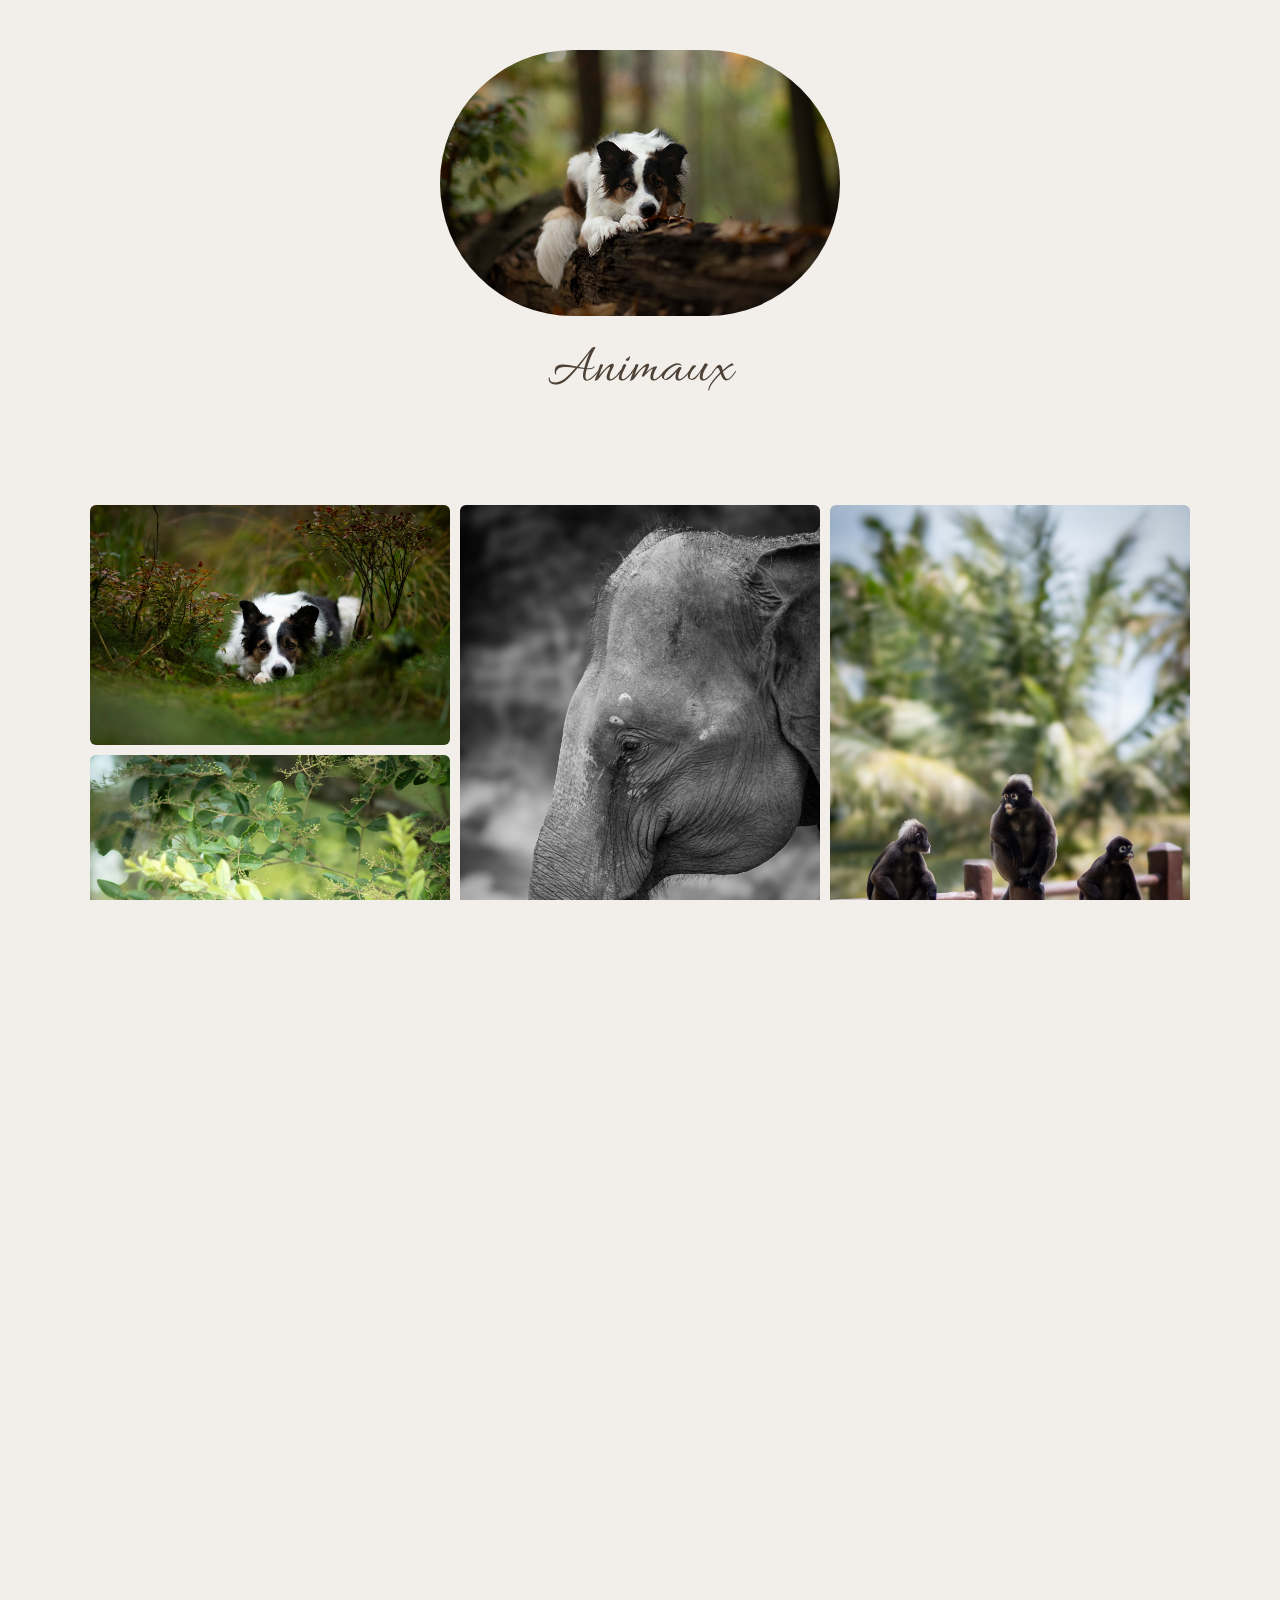
==== animaux.html @ fd204e41 "Add files via upload" ====
<!DOCTYPE html>
<html lang="fr">
<head>
  <meta charset="UTF-8">
  <meta name="viewport" content="width=device-width, initial-scale=1">

  <title>Photographie animalière — Instant Éternel | Chloé Briqué</title>

  <meta name="description" content="Photographie animalière — chiens, chats et animaux de compagnie. Par Chloé Briqué, photographe dans l’Aude.">
  <meta name="author" content="Chloé Briqué">

  <meta property="og:title" content="Photographie animalière — Instant Éternel">
  <meta property="og:description" content="Séances photo animalières dans l’Aude et en Occitanie.">
  <meta property="og:image" content="Images/og-cover.jpg">
  <meta property="og:type" content="website">

  <link rel="icon" href="Images/favicon.png" type="image/png">

  <link rel="preconnect" href="https://fonts.googleapis.com">
  <link rel="preconnect" href="https://fonts.gstatic.com" crossorigin>
  <link href="https://fonts.googleapis.com/css2?family=Allura&family=Inter:wght@400;600&display=swap" rel="stylesheet">

  <link rel="stylesheet" href="style.css">
</head>
<body>

  <main>
    <!-- bulle + titre -->
    <section class="category-header">
      <div class="category-bubble">
        <img src="Images/bulle animalier.jpg" alt="Animaux">
      </div>
      <h1 class="category-title">Animaux</h1>
    </section>

    <!-- galerie animaux -->
    <section class="gallery">
      <img src="Images/portfolio animalier (1).jpg" alt="Photographie animalière — photo 1" width="1400" height="933" loading="lazy" decoding="async">
      <img src="Images/portfolio animalier (2).jpg" alt="Photographie animalière — photo 2" width="1400" height="2100" loading="lazy" decoding="async">
      <img src="Images/portfolio animalier (3).jpg" alt="Photographie animalière — photo 3" width="1400" height="933" loading="lazy" decoding="async">
      <img src="Images/portfolio animalier (4).jpg" alt="Photographie animalière — photo 4" width="1400" height="933" loading="lazy" decoding="async">
      <img src="Images/portfolio animalier (5).jpg" alt="Photographie animalière — photo 5" width="1400" height="2100" loading="lazy" decoding="async">
      <img src="Images/portfolio animalier (6).jpg" alt="Photographie animalière — photo 6" width="1400" height="2100" loading="lazy" decoding="async">
      <img src="Images/portfolio animalier (7).jpg" alt="Photographie animalière — photo 7" width="1400" height="2100" loading="lazy" decoding="async">
      <img src="Images/portfolio animalier (8).jpg" alt="Photographie animalière — photo 8" width="1400" height="2100" loading="lazy" decoding="async">
      <img src="Images/portfolio animalier (9).jpg" alt="Photographie animalière — photo 9" width="1400" height="933" loading="lazy" decoding="async">
      <img src="Images/portfolio animalier (10).jpg" alt="Photographie animalière — photo 10" width="1400" height="2100" loading="lazy" decoding="async">
      <img src="Images/portfolio animalier (11).jpg" alt="Photographie animalière — photo 11" width="1400" height="2100" loading="lazy" decoding="async">
      <img src="Images/portfolio animalier (12).jpg" alt="Photographie animalière — photo 12" width="1400" height="2100" loading="lazy" decoding="async">
      <img src="Images/portfolio animalier (13).jpg" alt="Photographie animalière — photo 13" width="1400" height="933" loading="lazy" decoding="async">
    </section>
  </main>

  <script src="script.js" defer></script>
</body>
</html>
---- style.css ----
:root{
  --bg:#F2EFEB;
  --text:#2b2b2b;
  --muted:#4a4a4a;
  --line:#cfc7bd;
  --maxw:1100px;
}
*{box-sizing:border-box}
html,body{height:100%}
body{
  margin:0;
  background:var(--bg);
  color:var(--text);
  font-family:Inter, system-ui, -apple-system, Segoe UI, Roboto, Helvetica, Arial, sans-serif;
}
img{max-width:100%;display:block}

/* --- Header (accueil) --- */
.site-header{
  padding:46px 0 24px;
}

/* ligne du haut : Portfolio / Tarifs    Contact / Avis */
.nav-top{
  width:min(92%, var(--maxw));
  margin:0 auto;
  display:flex;
  justify-content:center;
  gap:500px;
}

/* groupes gauche et droit (Portfolio–Tarifs, Contact–Avis) */
.nav-left,
.nav-right{
  display:flex;
  gap:200px;
}

.nav-left a,
.nav-right a{
  font-family:"Allura", cursive;
  font-size:34px;
  font-weight:400;
  color:var(--text);
  text-decoration:none;
}

/* logo centré en dessous */
.logo-row{
  width: auto;
  display: flex;
  justify-content: center;
  margin-top: 18px;
  margin-bottom: 12px;
}

.logo img{
  height: 285px;
  width: auto;
  aspect-ratio: 1 / 1;
}

/* --- Hero (texte sous le logo) --- */
.hero{
  width:min(92%, var(--maxw));
  margin:34px auto 64px;
  text-align:center;
}

/* Titre : Chloé Briqué, photographe polyvalente. */
.hero-title{
  font-family:"Allura", cursive;
  font-size:38px;
  font-weight:500;
  margin:10px 0 8px;
}

/* Sous-phrase : Je suis ici, pour rendre vos instants éternel ! */
.hero-sub{
  font-family:"Allura", cursive;
  font-size:38px;
  font-weight:400;
  margin:0 0 94px;
}

/* --- Carrousel accueil (final + petit arrondi) --- */
.triptych{
  position:relative;
  width:100%;
  margin:0 0 140px;
  padding:0;
}

.arrow{
  position:absolute;
  top:50%;
  transform:translateY(-50%);
  background:rgba(242,239,235,0.9);
  border-radius:999px;
  border:1px solid #bab0a4;
  cursor:pointer;
  padding:10px 14px;
  color:#5a5a5a;
  z-index:5;
  display:flex;
  align-items:center;
  justify-content:center;
}
#prev{left:1.5vw;}
#next{right:1.5vw;}
.arrow svg{display:block;}
.arrow:hover{color:#222;border-color:#8b7d6d;}

/* Viewport plein écran */
.strip{
  --gap: clamp(5px, 0.9vw, 11px);
  --cardW: clamp(320px, 36vw, 560px);
  --radius: 8px;

  width: calc(100vw + 40px);              /* 👈 un poil plus large */
  margin-left: calc(50% - 50vw - 20px);  /* 👈 recentrage */
  margin-right: calc(50% - 50vw - 20px);
  overflow:hidden;
}

/* Track centré */
.track{
  display:flex;
  align-items:center;
  gap: var(--gap);

  padding-left: calc(50% - (var(--cardW) / 2));
  padding-right: calc(50% - (var(--cardW) / 2));

  will-change: transform;
  transform: translateX(0);
}

/* Cartes */
.slide{
  width: var(--cardW);
  aspect-ratio: 4 / 3;
  overflow:hidden;
  border-radius: var(--radius);
  background: transparent;
  box-shadow:none;
  flex: 0 0 auto;
}

/* Images : fidélité (aucun effet) */
.slide img{
  width:100%;
  height:100%;
  object-fit: cover;
  object-position: center;
  display:block;

  filter:none;
  opacity:1;
  transform:none;
}

/* Centre : léger repère sans toucher la photo */
.slide.is-center{
  outline: 1px solid rgba(186,176,164,.6);
  outline-offset: 0;
}

@media (prefers-reduced-motion: reduce){
  .track{ transition:none !important; }
}
/* Évite que le carrousel "pop" (réserve la place avant chargement) */
.triptych{
  min-height: 420px; /* ajuste si besoin: 380–480 */
}

/* --- À propos --- */
.about{
  width:min(92%, var(--maxw));
  margin:0 auto;
  padding:52px 0 110px;
  text-align:center;
}

/* Titre A PROPOS DE MOI */
.about-title{
  font-family:"Allura", cursive;
  font-size:44px;
  font-weight:500;
  margin:0 0 40px;
}

.about-portrait{
  width:170px;
  height:170px;
  border-radius:50%;
  object-fit:cover;
  object-position:50% 15%;
  margin:50px auto;

  /* rendu propre */
  image-rendering: auto;
  transform: translateZ(0);
}

/* Moi, c’est Chloé ! */
.about-lead{
  font-family:"Allura", cursive;
  font-size:30px;
  font-weight:400;
  margin:50px 0 50px;
}

/* Texte long */
.about-text{
  font-family:"Allura", cursive;
  font-size:26px;
  font-weight:400;
  max-width:900px;
  margin:0 auto;
  line-height:1.8;
}
.about-text p{
  margin:0 0 22px;
}

/* --- Footer accueil --- */
.site-footer{
  padding:16px 0 26px;
}
.rule-wrap{
  display:flex;
  justify-content:center;
  margin:10px 0 16px;
}
.footer-rule{
  width:90%;
  border:none;
  border-top:2px solid #4d4135;
}
.footer-cta{
  width:min(92%, var(--maxw));
  margin:0 auto;
  display:grid;
  grid-template-columns:1fr 1fr 1fr;
  align-items:center;
  gap:12px;
  text-align:center;
}
.footer-link{
  display:inline-flex;
  align-items:center;
  gap:8px;
  color:var(--text);
  text-decoration:none;
  font-family:"Allura", cursive;
  font-size:22px;
}
.footer-link.left{justify-self:start;}
.footer-link.center{justify-self:center;}
.footer-link.right{justify-self:end;}
.footer-link .icon{
  display:block;
  transform:translateY(-3px);
}
.footer-link .icon.fb{
  transform:translateY(-4px);
}

/* --- Responsive accueil --- */
@media (max-width:900px){
  .nav-top{gap:90px;}
  .nav-left,.nav-right{gap:34px;}
  .logo img{height:220px;}
  .strip{gap:20px;}
  .strip img{max-height:240px;}
  .strip img.center{max-height:300px;}
  .about-text{font-size:24px;}
}
@media (max-width:640px){
  .nav-top{
    flex-direction:column;
    align-items:center;
    gap:8px;
  }
  .triptych{padding:0 12px;}
  #prev{left:8px;}
  #next{right:8px;}
  .footer-cta{
    grid-template-columns:1fr;
    gap:8px;
  }
  .footer-link.left,
  .footer-link.center,
  .footer-link.right{
    justify-self:center;
  }
}

/* Empêche le scroll horizontal */
html, body {
  overflow-x: hidden;
}

/* Assure que les sections et images ne débordent pas */
* {
  box-sizing: border-box;
}

/* ========== Page Portfolio (3 bulles) ========== */

/* La page Portfolio tient sur un seul écran, contenu centré */
.portfolio-page{
  width:min(92%, var(--maxw));
  margin:0 auto;
  padding:0;
  min-height:100vh;
  display:flex;
  flex-direction:column;
  justify-content:center;
}

/* Titre Portfolio + trait du haut */
.portfolio-header{
  text-align:center;
  margin:24px 0 10px;
}

.portfolio-title{
  font-family:"Allura", cursive;
  font-size:55px;
  font-weight:400;
  margin:0 0 -5px;
}

/* Traits du portfolio : 90% de la largeur de l’ÉCRAN, centrés */
.portfolio-separator{
  border:none;
  border-top:2px solid #4d4135;
  width:90vw;
  margin-left:calc(50% - 45vw);
  margin-right:0;
}

/* Trait du bas */
.portfolio-separator-bottom{
  border:none;
  border-top:2px solid #4d4135;
  width:90vw;
  margin-left:calc(50% - 45vw);
  margin-right:0;
  margin-top:10px;
  margin-bottom:45px;
}

/* grille des 3 bulles */
.portfolio-grid{
  margin:10px auto 0;
  display:grid;
  grid-template-columns:repeat(2, minmax(160px, 1fr));
  gap:28px 150px;
  justify-items:center;
}

/* lien image + texte */
.portfolio-bubble{
  text-decoration:none;
  color:var(--text);
  text-align:center;
}

/* bulles */
.bubble-image{
  width:305px;
  max-width:100%;
  border-radius:999px;
  overflow:hidden;
}

.bubble-image img{
  width:100%;
  height:auto;
  display:block;
  transition:transform .25s ease, box-shadow .25s ease;
}

/* bulle PRODUITS format paysage */
.portfolio-bubble.product .bubble-image img{
  width:100%;
  height:220px;
  object-fit:cover;
}

/* texte sous les bulles */
.portfolio-bubble span{
  font-family:"Allura", cursive;
  font-size:30px;
  display:block;
  margin-top:12px;
}

.portfolio-bubble:hover .bubble-image img{
  transform:scale(1.03);
  box-shadow:0 10px 24px rgba(0,0,0,.15);
}

/* centrer la bulle du bas */
.portfolio-bubble:last-child{
  grid-column:1 / -1;
}

/* ========== Pages de catégories (Portrait / Animaux / Produits) ========== */

.category-header{
  width:min(92%, var(--maxw));
  margin:0 auto 40px;
  text-align:center;
}

.category-bubble{
  width:400px;
  max-width:100%;
  margin:50px auto 20px;
  border-radius:999px;
  overflow:hidden;
}

.category-bubble img{
  width:100%;
  height:auto;
  display:block;
}

.category-title{
  font-family:"Allura", cursive;
  font-size:55px;
  font-weight:400;
  margin:0 0 100px;
}

/* grille type masonry (mur de photos) */
.gallery{
  width:min(92%, var(--maxw));
  margin:0 auto 60px;
  column-count:3;
  column-gap:10px;
  padding-bottom:120px;
}

/* chaque image remplit sa colonne */
.gallery img{
  width:100%;
  height:auto;
  display:block;
  border-radius:6px;
  margin-bottom:10px;
  break-inside:avoid;
}

/* ===== Apparition progressive des photos (portfolio) ===== */
.gallery img{
  opacity: 0;
  transform: translateY(14px);
  transition:
    opacity .65s ease,
    transform .65s ease;
  will-change: opacity, transform;
}

/* quand l'image devient visible */
.gallery img.is-visible{
  opacity: 1;
  transform: translateY(0);
}

/* accessibilité */
@media (prefers-reduced-motion: reduce){
  .gallery img{
    opacity: 1;
    transform: none;
    transition: none;
  }
}

/* ========== PAGE TARIFS (slider) ========== */

.tarif-page{
  min-height:100vh;
  display:flex;
  align-items:center;
  justify-content:center;
}

/* Conteneur central */
.tarif-wrapper{
  position:relative;
  width:100%;
  max-width:1050px;
  margin:0 auto;
  padding:10px 40px 20px;
}

/* Slides (portrait / animalier / produits) */
.tarif-slides{
  position:relative;
}
.tarif-slide{
  display:none;
}
.tarif-slide.active{
  display:block;
}

/* Carte centrale */
.tarif-card{
  text-align:center;
}

/* ===== Logo + titres ===== */

.tarif-logo{
  height:165px;                 /* logo bien visible */
  margin:0 auto 6px;
  display:block;
  transform:translateX(6px);    /* léger décalage à droite pour compenser l’appareil photo */
}

.tarif-header{
  margin-bottom:18px;
}

.tarif-title{
  font-family:"Allura", cursive;
  font-size:44px;
  font-weight:400;
  margin:0 0 4px;
}

.tarif-sub{
  font-family:"Allura", cursive;
  font-size:32px;
  font-weight:400;
  margin:0 0 18px;
}

/* ===== Tableau des tarifs – OPTION C (bloc texte + prix + petite ligne) ===== */

.tarif-table{
  max-width:800px;              /* un bloc assez étroit → plus lisible */
  margin:0 auto 45px;
  display:flex;
  flex-direction:column;
}

.tarif-row{
  background:rgba(242,239,235,0.9); /* 👈 plus contrasté */
  border-radius:20px;
  padding:18px 20px;
  margin-bottom:16px; /* 👈 plus d’espace entre les bulles */

  display:flex;
  justify-content:space-between;
  align-items:center;

  box-shadow:
    0 8px 18px rgba(0,0,0,0.08),
    inset 0 0 0 1px rgba(0,0,0,0.04);
}

/* bloc gauche (titre + description) */
.tarif-left{
  display:flex;
  flex-direction:column;
  text-align:left;
}

.tarif-left span:first-child{
  font-weight:600;
  font-size:18px;
}

.tarif-left span:last-child{
  font-size:14px;
  opacity:0.7;
  margin-top:4px;
}

.tarif-price{
  font-weight:600;
  font-size:18px;
}

/* Pas de ligne après la dernière séance */
.tarif-row:last-child::after{
  display:none;
}

/* ===== Suppléments & détails ===== */

.tarif-extra{
  max-width:780px;
  margin:14px auto 10px;
}

.tarif-extra h2{
  font-family:"Allura", cursive;
  font-size:32px;
  font-weight:400;
  margin:30px 0 16px;

  display:flex;
  align-items:center;
  justify-content:center;
  gap:12px;
}

.tarif-extra h2::before,
.tarif-extra h2::after{
  content:"";
  flex:0 0 50px;
  height:2px;
  background:#4d4135;
  max-width:80px;
}

.tarif-extra ul{
  list-style:none;
  padding:0;
  margin:0;
  font-family:Inter, system-ui, -apple-system, Segoe UI, Roboto, sans-serif;
  font-size:20px;
  line-height:1.7;
}

.tarif-extra li{
  margin:0;
}

/* Ligne + phrase du bas */

.tarif-separator{
  width:58%;
  max-width:780px;
  margin:35px auto 8px;
  border:none;
  border-top:2px solid #4d4135;
}

.tarif-note{
  font-family:Inter, system-ui, -apple-system, Segoe UI, Roboto, sans-serif;
  font-size:15px;
  margin:0 auto 14px;
}

/* ===== Flèches (comme le carrousel d’accueil, mais pour le slider de tarifs) ===== */

.tarif-arrow{
  position:fixed;                       /* collée au bord de l’écran */
  top:50%;
  transform:translateY(-50%);
  background:rgba(242,239,235,0.9);
  border-radius:999px;
  border:1px solid #bab0a4;
  cursor:pointer;
  padding:10px 14px;
  color:#5a5a5a;
  font-size:26px;
  line-height:1;
  z-index:10;
}

.tarif-arrow.left{
  left:2.5vw;
}
.tarif-arrow.right{
  right:2.5vw;
}

.tarif-arrow:hover{
  color:#222;
  border-color:#8b7d6d;
}

/* Un tout petit ajustement pour les écrans plus petits */
@media (max-width:900px){
  .tarif-table{
    max-width:100%;
  }
}
@media (max-width:640px){
  .tarif-row{
    grid-template-columns:1fr;
    grid-template-rows:auto auto auto;
    grid-template-areas:
      "title"
      "desc"
      "price";
    row-gap:2px;
  }
  .tarif-row span:nth-child(3){
    text-align:left;
    margin-top:2px;
  }
}

/* ========== CONCTACT VARIABLES ========== */
:root{
  --bg:#f8f5f2;
  --text:#4d4135;
}

/* ========== RESET ========== */
*{
  margin:0;
  padding:0;
  box-sizing:border-box;
}

body{
  background:var(--bg);
  font-family:"Inter", sans-serif;
}

/* ========== PAGE ========== */
.contact-page{
  height:100vh;
  overflow:hidden;
}

/* ========== CONTAINER ========== */
.contact-container{
  width:1200px;
  height:100vh;

  margin-left:40px; /* + à gauche */

  display:grid;
  grid-template-columns: 380px 80px 1fr;

  align-items:start;
  padding-top:20px; /* + haut */
}

/* ========== GAUCHE ========== */
.contact-left{
  display:flex;
  flex-direction:column;
}

/* TITRE */
.contact-title{
  font-family:"Allura", cursive;
  font-size:65px;
  font-weight:400;
  margin-top: -65px;
}

/* TRAIT */
.contact-underline{
  width:175px;
  height:2px;
  background:var(--text);
  margin-top:-15px;
}

/* INFOS */
.contact-infos{
  margin-top:-325px; /* remonte */
  display:flex;
  flex-direction:column;
  gap:65px;
}

/* TEXTES */
.contact-label{
  font-family:"Allura", cursive;
  font-size:34px;
  line-height: 0.7;
}

.contact-text{
  font-family:"Allura", cursive;
  font-size:22px;
  margin-top:4px;
  opacity:0.8;
}

/* ========== TRAITS ========== */
.contact-separator{
  position:relative;
  height:100%;
}

.contact-separator .line{
  position:absolute;
  top:55%; /* remonte */
  width:2px;
  height:65%;
  background:var(--text);
}

/* ligne 1 */
.contact-separator .line-a{
  left:30px;
}

/* ligne 2 (décalage léger) */
.contact-separator .line-b{
  left:47px;
  top:43%; /* léger décalage */
}

/* ========== DROITE ========== */
.contact-right{
  display:flex;
  align-items:flex-start;
}

/* FORMULAIRE */
.contact-form-wrap{
  width:100%;
  max-width:650px;
  height:75vh;

  margin-left:20px; /* + à droite */
  margin-top:20px;  /* remonte */

  position:relative;
}

/* ===== TYPEFORM FIX CLEAN ===== */

.tf-widget{
  width:150%;   /* ← important */
  height:100%;
}

/* iframe */
.tf-widget iframe{
  width:100% !important;
  height:100% !important;
  border:0 !important;

  background:var(--bg) !important;

  filter:brightness(1.03) contrast(0.97); /* adoucit le gris */
}

/* covers propres */
.tf-cover-top,
.tf-cover-bottom{
  position:absolute;
  left:0;
  width:100%;
  background:var(--bg);
  z-index:2;
  pointer-events:none;
}

/* ajustement précis */
.tf-cover-top{
  top:0;
  height:60px;
  width: 1000px;
  margin-left: -5px;
}

.tf-cover-bottom{
  bottom:0;
  width: 1000px;
  height:75px;
  margin-left: -5px;
}

:root{
  --bg:#F2EFEB; /* un chouïa plus chaud */
}

/* 🔥 ANTI GRIS (IMPORTANT) */
.contact-right iframe{
  filter:brightness(1.02) contrast(0.98);
}

/* ========== RESPONSIVE ========== */
@media (max-width:1000px){

  .contact-container{
    grid-template-columns:1fr;
    padding:20px;
    gap:40px;
    height:auto;
  }

  .contact-separator{
    display:none;
  }

  .contact-left{
    align-items:center;
    text-align:center;
  }

  .contact-infos{
    margin-top:40px;
    gap:30px;
  }

  .contact-form-wrap{
    margin-left:0;
    margin-top:20px;
    height:60vh;
  }
}

/* ========== PAGE AVIS ========== */

.avis-body{
  background: var(--bg, #f3eee7);
  overflow: auto; /* la page peut scroller */
}

.avis-page{
  width: min(92%, 1200px);
  margin: 0 auto;
  padding: 28px 0 60px;
}

/* --- TITRE centré --- */
.avis-header{
  display:flex;
  flex-direction:column;
  align-items:center;
  justify-content:center;
  margin-top: 20px;
  margin-bottom: 40px; /* + d'espace entre Avis et formulaire */
}

.avis-title{
  font-family:"Allura", cursive;
  font-size:55px;       /* comme tes autres titres */
  font-weight:400;
  margin:0;
  line-height:1;
  text-align:center;
  color:#4d4135;
}

.avis-underline{
  width: 113px;        /* plus court */
  height: 1.9px !important; 
  background:#4d4135;
  margin-top: -7px;   /* plus proche du mot */
  border-radius:2px;
}

/* --- FORMULAIRE --- */
.avis-form-zone{
  display:flex;
  justify-content:center;
  margin: 0 0 80px;   /* beaucoup + d'espace avant "Précédents avis" */
}

.avis-typeform-wrap{
  width: min(900px, 100%);
}

/* Typeform: on laisse auto-resize gérer la hauteur (pas de scroll interne) */
.avis-typeform{
  width: 100%;
  min-height: 520px; /* base */
}

/* ========== MASQUES TYPEFORM (haut + bas) ========== */
.avis-typeform-wrap{
  position: relative;
  overflow: hidden; /* important : coupe proprement ce qui dépasse */
}

/* Masque du haut */
.avis-typeform-wrap::before{
  content:"";
  position:absolute;
  top: 0;
  left: 0;
  width: 100%;
  height: 35px;                 /* ajuste (ex: 16 → 40) */
  background: var(--bg, #f3eee7);
  z-index: 9999;
  pointer-events:none;
}

/* Masque du bas (cache badge + bas du widget) */
.avis-typeform-wrap::after{
  content:"";
  position:absolute;
  bottom: 0;
  left: 0;
  width: 100%;
  height: 64px;                 /* ajuste (ex: 40 → 90) */
  background: var(--bg, #f3eee7);
  z-index: 9999;
  pointer-events:none;
}

/* L'iframe doit rester sous les masques */
.avis-typeform-wrap iframe{
  position: relative;
  z-index: 1 !important;
  border: 0 !important;
  background: transparent !important;
}

/* IMPORTANT: on force le widget à ne pas être grisé */
.avis-form-zone,
.avis-form-zone *{
  opacity: 1 !important;
  filter: none !important;
}

/* Cache badge Typeform (Avis) */
.avis-form-zone{
  position:relative;
}

/* Bloc cache */
.avis-form-zone::after{
  content:"";
  position:absolute;
  bottom:18px;          /* ajuste si besoin */
  right:12px;           /* ajuste si besoin */
  width:170px;
  height:38px;
  background:var(--bg); /* EXACT même couleur que le fond */
  z-index:5;
  pointer-events:none;  /* ne bloque pas le formulaire */
}

.typeform-embed iframe{
  position:relative;
  z-index:1;
}

/* --- PRECEDENTS AVIS --- */
.avis-prev-zone{
  margin-top: -25px; /* encore de l’air au-dessus */
  margin-bottom: 25px;
  padding-bottom: 30px;
}

.avis-prev-title{
  font-family:"Allura", cursive;
  font-size:55px;
  font-weight:400;
  margin: 0 0 34px;   /* un chouïa + d'espace avant les bulles */
  text-align:center;
  color:#4d4135;
}

/* liste */
.avis-list{
  display:flex;
  flex-direction:column;
  gap: 22px;
  align-items:center;
}

.avis-loading{
  font-family:"Allura", cursive;
  font-size:26px;
  opacity:0.7;
}

/* --- BULLES (carrées arrondies) --- */
.avis-bubble{
  width: min(900px, 100%);
  background: rgba(0,0,0,0.045);            /* moins foncé */
  border: 2px dashed rgba(77,65,53,0.28);   /* contour plus léger */
  border-radius: 38px;
  padding: 16px 22px;                       /* un poil moins d'air */
}

/* Ligne Prénom — séance : pas gras, moins foncé */
.avis-bubble-head{
  font-family:"Allura", cursive;
  font-size:34px;      /* un peu moins gros */
  font-weight:500;     /* pas gras */
  color:#4d4135;
  opacity:100;        /* plus doux */
  margin:0 0 8px;
  text-align:left;
}

/* Commentaire */
.avis-bubble-text{
  font-family:"Allura", cursive;
  font-size:26px;
  color:#4d4135;
  opacity:0.85;
  margin:0;

  /* si c'est long : joli */
  text-align: justify;
  text-justify: inter-word;
  overflow-wrap: anywhere; /* évite les mots qui cassent la mise en page */
}

/* petit espace en dessous de la dernière bulle */
.avis-prev-zone::after{
  content:"";
  display:block;
  height: 30px;
}

/* --- RESPONSIVE --- */
@media (max-width: 980px){
  .avis-page{ padding: 18px 0 40px; }

  .avis-title,
  .avis-prev-title{ font-size:48px; }

  .avis-underline{ width: 160px; }

  .avis-bubble{ padding: 16px 18px; border-radius: 30px; }
  .avis-bubble-head{ font-size:28px; }
  .avis-bubble-text{ font-size:24px; }
}

/* ================= Perf (sans impact visuel) ================= */

/* Le navigateur peut ignorer le rendu des sections hors-écran,
   ce qui réduit les lags sur pages longues (portfolio). */
.about,
.site-footer,
.gallery,
.portfolio-page,
.tarifs-page {
  content-visibility: auto;
  contain-intrinsic-size: 900px;
}

/* Optimise les anims du carrousel (sans changer le rendu) */
.triptych .track {
  will-change: transform;
  transform: translate3d(0,0,0);
}

/* Sécurise le rendu images */
img { max-width: 100%; height: auto; }

/* Scroll invisible mais fonctionnel */
body {
  -ms-overflow-style: none;
  scrollbar-width: none;
}

body::-webkit-scrollbar {
  display: none;
}

/* =========================
   HAMBURGER GLOBAL
========================= */

.hamburger {
  display: none;
}

.mobile-menu {
  display: none;
}

/* =========================
   MOBILE ONLY
========================= */

@media (max-width: 768px) {

  /* HAMBURGER */
  .hamburger {
    display: flex;
    position: fixed;
    top: 25px;
    left: 25px;
    width: 21px;
    height: 14px;
    flex-direction: column;
    justify-content: space-between;
    cursor: pointer;
    z-index: 9999;
  }

  .hamburger span {
    height: 1.6px;
    width: 100%;
    background-color: #2b2b2b;
    border-radius: 2px;
    display: block;
  }

  /* MENU */
  .mobile-menu {
    display: flex;
    position: fixed;
    inset: 0;

    background: rgba(242,239,235,0.9);
    backdrop-filter: blur(5px);

    align-items: center;
    justify-content: center;

    opacity: 0;
    pointer-events: none;
    transition: 0.3s;

    z-index: 9998;
  }

  .mobile-menu nav {
    display: flex;
    flex-direction: column;
    gap: 30px;
    text-align: center;
  }

  .mobile-menu a {
    font-family: 'Allura', cursive;
    font-size: 38px;
    color: #2b2b2b;
    text-decoration: none;
  }

  .mobile-menu.active {
    opacity: 1;
    pointer-events: auto;
  }
}

@media (max-width: 768px) {

  .nav-top {
    display: none;
  }

  .mobile-menu {
  position: fixed;
  inset: 0;
  z-index: 999999; /* ← TRÈS ÉLEVÉ */
}

.hamburger {
  position: fixed;
  z-index: 1000000; /* encore au-dessus */
}

iframe {
  position: relative;
  z-index: 1 !important;
}

.hamburger span {
  transform: translateZ(0);
  backface-visibility: hidden;
}
}

@media (max-width: 768px) {

  .hero-title {
    font-size: 1.65em;
  }

  .hero-sub {
    font-size: 1.65em;
  }

  .about-title {
    font-size: 1.65em;
  }

  .about-lead {
    font-size: 1.65em;
  }

  .about-text {
    font-size: 1.50em;
  }

}

@media (max-width: 768px) {

  .triptych {
    position: relative;
    display: flex;
    align-items: center; /* ← centre vertical */
    justify-content: center;
  }

  .strip {
    display: flex;
    align-items: center;
  }

  .track img {
    height: auto;
    max-height: 60vh; /* ← réduit un peu la hauteur */
    object-fit: cover;
  }

  .arrow {
    position: absolute;
    top: 50%;
    transform: translateY(-50%);
  }

}

@media (max-width: 768px) {

  .footer-cta {
    display: flex;
    flex-direction: row;
    justify-content: space-between;
    align-items: center;
    gap: 10px;
    flex-wrap: nowrap;
    padding: 0 10px;
  }

  .footer-link {
    font-size: 13px;
    display: flex;
    align-items: center;
    gap: 5px;
  }

  .footer-link span {
    white-space: nowrap;
  }

  .footer-cta {
  font-size: 0.9em;
}
}

@media (max-width: 768px) {

  .track img {
    width: 100%;
    height: 100%;
    object-fit: cover; /* ← REMPLIT le bloc */
  }

  .strip {
    height: 250px; /* ajuste selon ton rendu */
  }

}

@media (max-width: 768px) {

  .triptych {
    margin-top: -80px; /* réduit */
  }

  .hero {
    margin-bottom: -30px;
  }

}

@media (max-width: 768px) {

  .about {
    padding: 20px;
  }

  .about-text {
    line-height: 1.6;
    margin-top: 40px;
  }

  .about-lead {
    margin-bottom: 10px;
  }
  .about-text p {
  margin-bottom: 40px;
}
}

@media (max-width: 768px) {

  .footer-cta {
    display: flex;
    justify-content: center; /* ← CENTRE */
    align-items: center;
    gap: 20px;
    text-align: center;
  }

  .footer-link {
    display: flex;
    align-items: center;
    gap: 5px;
  }

  .footer-link {
  flex: none;
}

.footer-rule {
  margin-top: 35px;
}
}


@media (max-width: 768px) {

  .portfolio-grid {
    display: flex;
    flex-direction: column;
    align-items: center;
    gap: 30px;
  }

}

@media (max-width: 768px) {

  .portfolio-bubble {
    width: 80%;
    max-width: 300px;
  }

  .bubble-image {
    width: 100%;
  }

  .bubble-image img {
    width: 100%;
    height: auto; /* ← TRÈS IMPORTANT */
    object-fit: cover;
  }

}

@media (max-width: 768px) {

  .portfolio-bubble span {
    margin-top: 10px;
    font-size: 25px;
  }

}

@media (max-width: 768px) {

  .portfolio-page {
    text-align: center;
    padding: 20px 10px;
  }

}

@media (max-width: 768px) {

  .gallery {
    column-count: 2; /* ← 2 colonnes */
    column-gap: 9px;
    padding: 0 10px;
  }

  .gallery img {
    width: 100%;
    margin-bottom: 9px;
    display: block;
    break-inside: avoid; /* ← IMPORTANT */
    border-radius: 8px; /* optionnel si tu en as déjà */
  }

}

@media (max-width: 768px) {

  .category-header {
    display: flex;
    flex-direction: column;
    align-items: center; /* ← CENTRE */
    justify-content: center;
    text-align: center;
    margin-bottom: 20px;
  }

}

@media (max-width: 768px) {

  .category-bubble {
    width: 260px;
    height: auto;
    overflow: hidden;
  }

  .category-bubble img {
    width: 100%;
    height: auto;
    object-fit: cover;
    display: block;
  }

}

@media (max-width: 768px) {

  .category-title {
    font-size: 35px;
    margin-top: -7px;
    margin-bottom: 45px;
  }

}

@media (max-width: 768px) {

  /* ===== GLOBAL ===== */
  .tarif-page{
  min-height:100vh;
  display:flex;
  justify-content:center;
  align-items:flex-start; /* ← IMPORTANT */
  padding-top: 40px; /* ajuste si besoin */
}

  .tarif-wrapper{
    padding: 0 15px;
  }

  /* ===== LOGO ===== */
  .tarif-logo{
    height: 170px;
    margin-top: 20px;
    margin-bottom: 10px;
  }

  /* ===== TITRES ===== */
  .tarif-title{
    font-size: 35px;
    margin-bottom: 2px;
  }

  .tarif-sub{
    font-size: 25px;
    margin-bottom: 30px;
  }

  /* ===== TABLE ===== */
  .tarif-table{
    gap: 12px;
    margin-top: 25px;
    margin-bottom: 45px;
  }

  .tarif-row{
    padding: 14px 16px;
    border-radius: 18px;
  }

  .tarif-left span:first-child{
    font-size: 16px;
  }

  .tarif-left span:last-child{
    font-size: 13px;
  }

  .tarif-price{
    font-size: 16px;
  }

  /* ===== SUPPLÉMENTS ===== */
  .tarif-extra{
    margin-top: 25px;
  }

  .tarif-extra h2{
    font-size: 25px;
    margin-bottom: 10px;
    gap: 10px;
  }

  /* TRAITS À CÔTÉ (fix + raccourcis) */
  .tarif-extra h2::before,
  .tarif-extra h2::after{
    flex: 0 0 35px; /* ← PLUS COURT */
    height: 2px !important;  /* ← FIN (plus de bug gras) */
    background: #3f342a;
  }

  .tarif-extra ul{
    font-size: 15px;
    line-height: 1.5;
  }

  /* ===== TRAIT BAS ===== */
  .tarif-separator{
    width: 80%;
    height: 2px !important;
    background: #3f342a;
    border: none;
    margin: 25px auto 10px;
  }

  .tarif-note{
    font-size: 12px;
    max-width: 340px;
  }

  /* ===== FLÈCHES ===== */
  .tarif-arrow{
    position: absolute;
    top: 240px; /* ← PARFAITEMENT aligné avec ton image */

    padding: 10px 13px;
    border-radius: 999px;
    border: 1px solid #bab0a4;
    background: rgba(242,239,235,0.95);

    display:flex;
    align-items:center;
    justify-content:center;
  }

  .tarif-arrow svg{
    width: 17px;
    height: 17px;
  }

  .tarif-arrow.left{
    left: 25px;
  }

  .tarif-arrow.right{
    right: 25px;
  }
}

@media (max-width: 768px) {

  /* ===== PAGE ===== */
  .contact-page {
    min-height: 100vh;
    overflow: auto;
  }

  /* ===== CONTAINER ===== */
  .contact-container {
    display: flex;
    flex-direction: column;

    width: 100%;
    height: auto;

    margin: 0;              /* 🔥 reset du margin-left desktop */
    padding: 11px 0px 0px; /* 🔥 aligné avec hamburger */

    gap: 25px;
  }

  /* ===== ORDRE ===== */
  .contact-left   { order: 1; }
  .contact-right  { order: 2; }
  .contact-infos  { order: 3; }

  /* ===== TITRE ===== */
  .contact-left {
    display: flex;
    justify-content: center;
    align-items: center;
    text-align: center;
    width: 100%;
  }

  .contact-title {
    font-size: 40px;
    margin: 0;
  }

  .contact-underline {
    margin: -11px auto 0;
    width: 115px;
  }

  /* ===== FORMULAIRE ===== */
  .contact-right {
    width: 100%;
    display: flex;
    justify-content: center;
  }

  .contact-form-wrap {
    width: 100%;
    max-width: 500px;
    height: 58vh;

    margin: 0;
  }

  /* 🔥 FIX TYPEFORM */
  .tf-widget {
    width: 100%; /* ← IMPORTANT */
  }

  /* ===== FIX COVERS MOBILE (ULTRA IMPORTANT) ===== */
.tf-cover-top,
.tf-cover-bottom {
  width: 100%;       /* 🔥 au lieu de 1000px */
  margin-left: 0;    /* 🔥 enlève le décalage */
}

.tf-cover-top {
  height: 45px;  /* un peu plus propre mobile */
}

.tf-cover-bottom {
  height: 80px;  /* moins envahissant */
  bottom: 18px;  /* remonte légèrement */
}


  /* ===== INFOS ===== */
  .contact-infos {
    display: flex;
    flex-direction: column;

    align-items: flex-start;
    text-align: left;

    gap: 18px;

    width: 100%;
    max-width: 500px;
    
    margin: 0 auto;
    padding-left: 30px; /* 🔥 micro alignement avec hamburger */
    z-index: 3; /* 🔥 au-dessus des covers */
    margin-top: -5px;
  }

  .contact-label {
    font-size: 25px;
  }

  .contact-text {
    font-size: 16px;
  }

  .contact-infos {
  position: relative;
}

/* TRAITS DÉCORATIFS */
.contact-infos::before,
.contact-infos::after {
  content: "";
  position: absolute;
  left: 0;

  height: 2px;
  background: var(--text);
  
}

/* trait 1 */
.contact-infos::before {
  top: -94px;
  width: 105px;
}

/* trait 2 (légèrement décalé) */
.contact-infos::after {
  top: -82px;
  width: 85px;
}
.contact-infos {
  position: relative;
  z-index: 3; /* 🔥 au-dessus des covers */
}
}

@media (max-width: 768px) {

  /* ===== PAGE ===== */
  .avis-page {
    width: 100%;
    padding: 80px 10px 60px; /* 🔥 remonte et aère */
  }

  /* ===== TITRE ===== */
  .avis-header {
    margin-top: 0;
    margin-bottom: 30px;
  }

  .avis-title {
    font-size: 40px;
  }

  .avis-underline {
    width: 85px;
    margin-top: -6px;
  }

  /* ===== FORMULAIRE ===== */
  .avis-form-zone {
    margin-bottom: 60px;
  }

  .avis-typeform-wrap {
    width: 100%;
    max-width: none; /* 🔥 enlève la limite */
  }

  /* covers plus propres mobile */
  .avis-typeform-wrap::before {
    height: 30px;
    overflow: hidden;
  }

  .avis-typeform-wrap::after {
    width: 100%;
    height: 110px;
    bottom: 20px;
    overflow: hidden;
  }

  /* ===== PRECEDENTS AVIS ===== */
  .avis-prev-title {
    font-size: 38px;
    margin-top: -100px;
    margin-bottom: 35px;
  }

  .avis-list {
    gap: 18px;
  }

  .avis-prev-zone {
  position: relative;
  z-index: 10000; /* 🔥 au-dessus du cover */
  }

  /* ===== BULLES ===== */
  .avis-bubble {
    width: 95%;
    padding: 14px 16px;
    border-radius: 26px; /* 🔥 plus compact */
  }

  .avis-bubble-head {
    font-size: 26px;
    margin-bottom: 6px;
  }

  .avis-bubble-text {
    font-size: 22px;
    line-height: 1.5;
  }

}
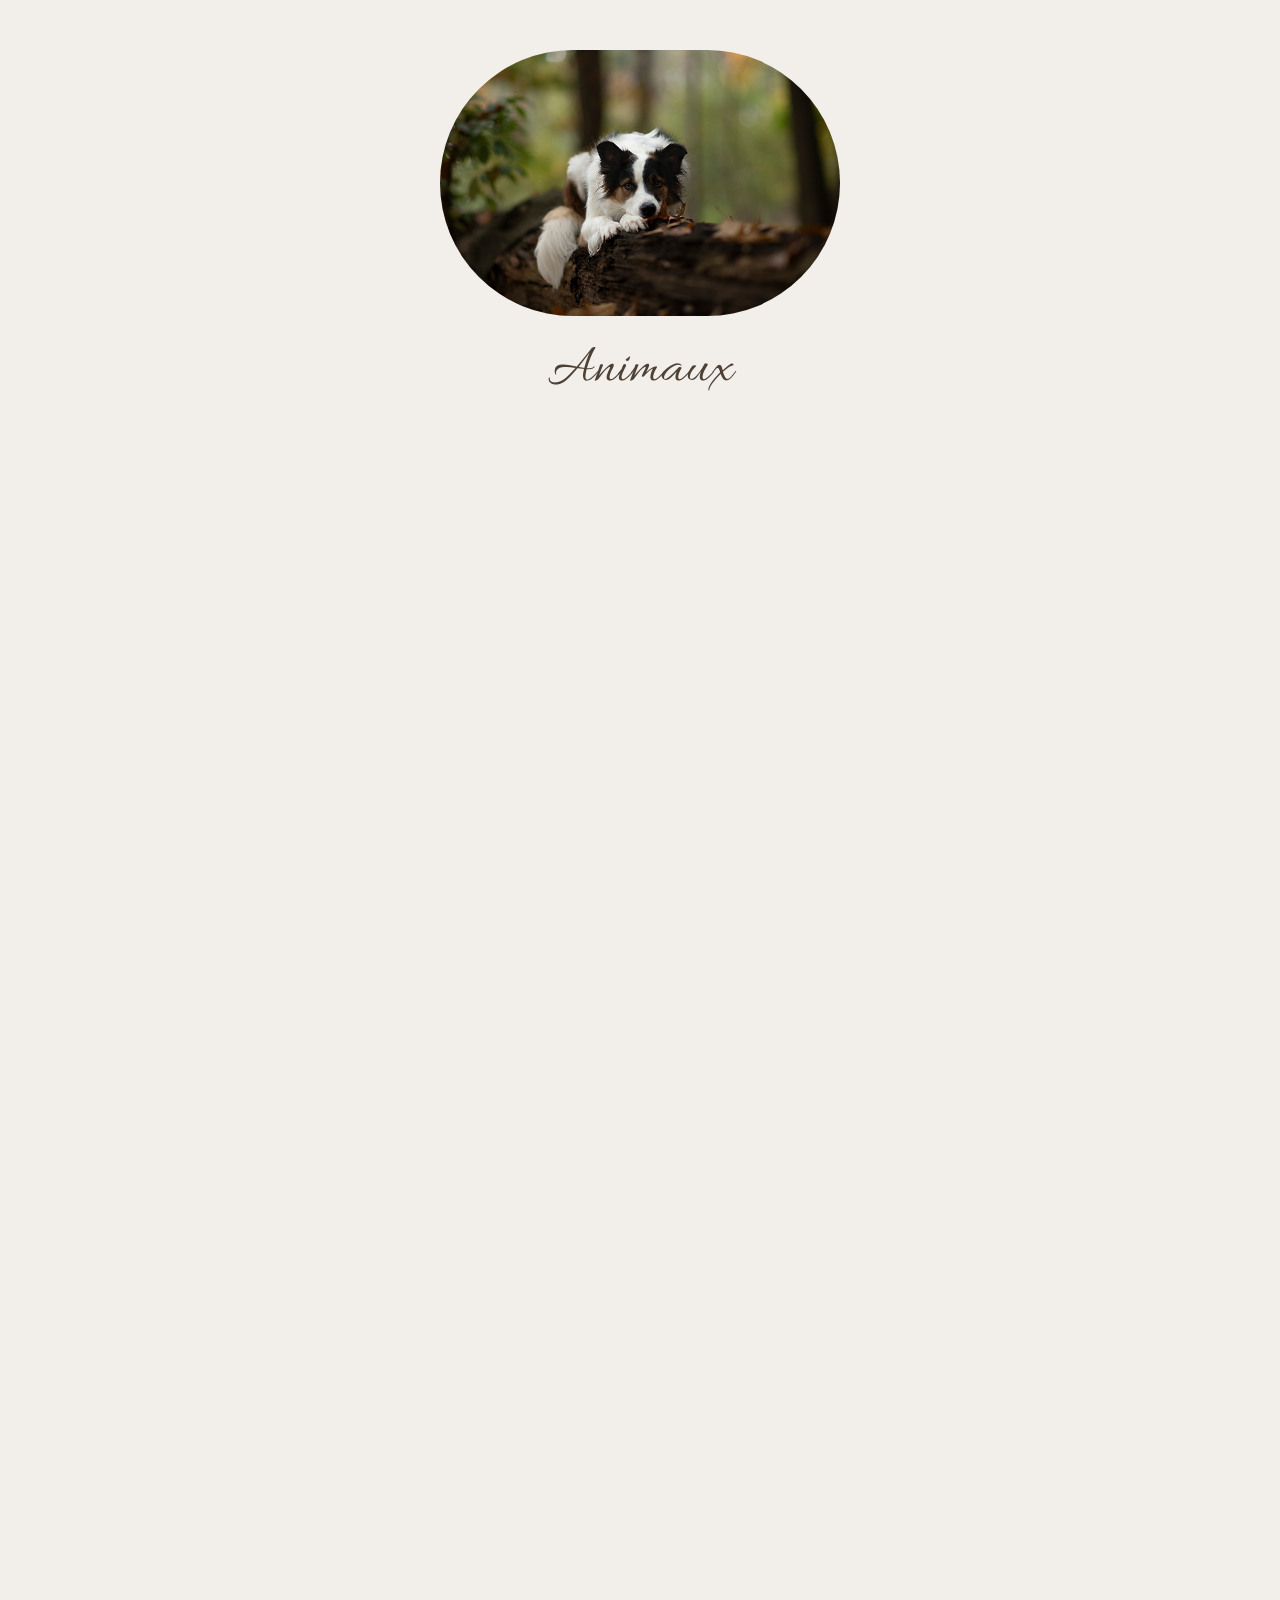
==== commit aaf3a519: "Update animaux.html" ====
--- a/animaux.html
+++ b/animaux.html
@@ -4,15 +4,17 @@
   <meta charset="UTF-8">
   <meta name="viewport" content="width=device-width, initial-scale=1">
 
-  <title>Photographie animalière — Instant Éternel | Chloé Briqué</title>
+ <title>Photographe Animaux Aude - Chloé Briqué | Instant Éternel</title>
 
   <meta name="description" content="Photographie animalière — chiens, chats et animaux de compagnie. Par Chloé Briqué, photographe dans l’Aude.">
   <meta name="author" content="Chloé Briqué">
 
   <meta property="og:title" content="Photographie animalière — Instant Éternel">
   <meta property="og:description" content="Séances photo animalières dans l’Aude et en Occitanie.">
-  <meta property="og:image" content="Images/og-cover.jpg">
+  <meta property="og:image" content="https://instanteternel.github.io/instant-eternel/Images/og-cover.jpg">
   <meta property="og:type" content="website">
+  <meta name="robots" content="index, follow">
+  <link rel="canonical" href="https://instanteternel.github.io/instant-eternel/">
 
   <link rel="icon" href="Images/favicon.png" type="image/png">
 
@@ -54,4 +56,4 @@
   <script src="script.js" defer></script>
 </body>
 </html>
-    +    
